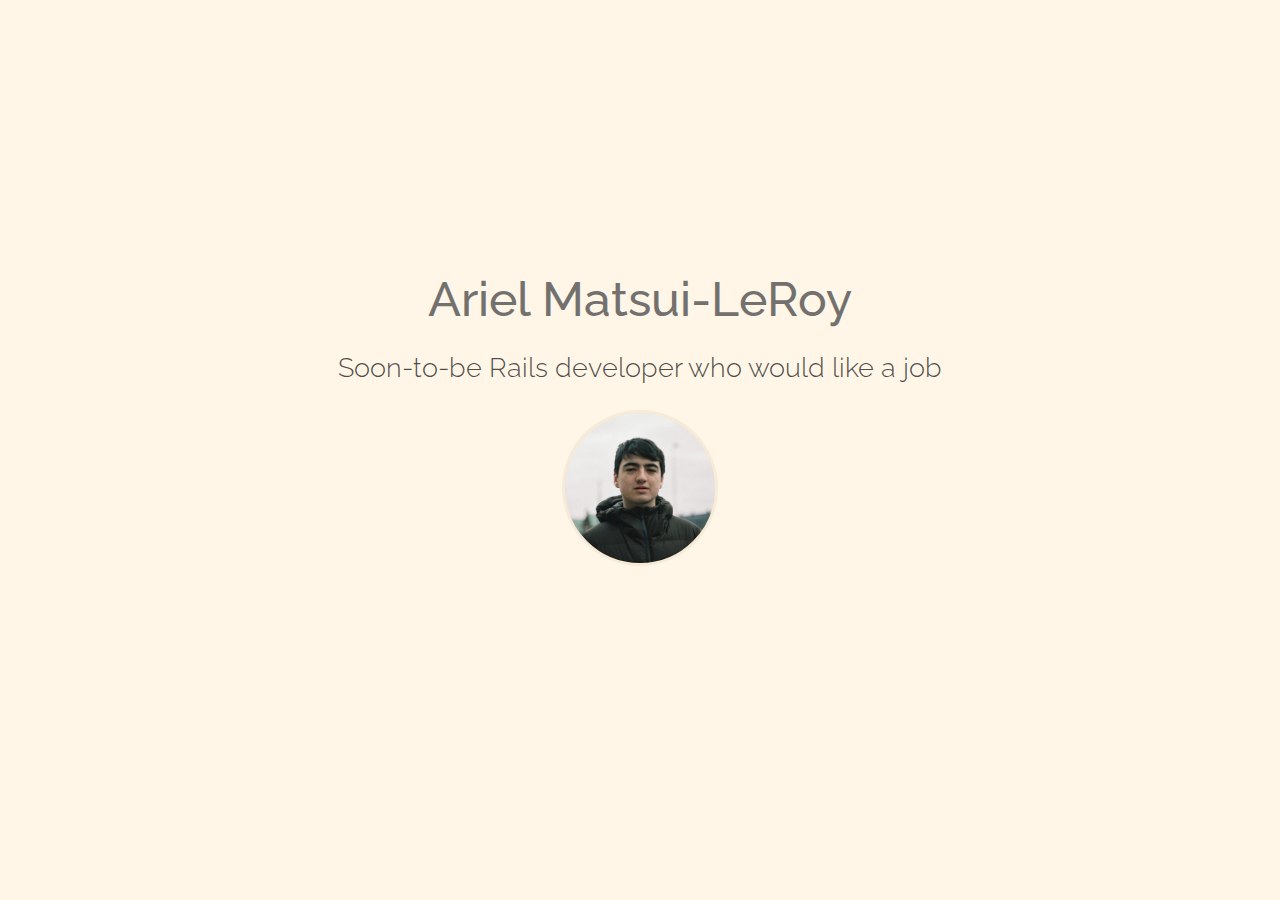
==== index.html @ 1923e7a1 "added favicon" ====
<html>
  <head>
     <title>Ariel Matsui-LeRoy - Home</title>
     <meta charset="utf-8">
     <meta name="description" content="Profile page of Ariel Matsui-LeRoy">
     <meta name="author" content="Ariel Matsui-LeRoy">
     <link href="https://fonts.googleapis.com/css?family=Raleway:200,300,400,500" rel="stylesheet">
     <link rel="stylesheet" href="https://use.fontawesome.com/releases/v5.4.1/css/all.css" integrity="sha384-5sAR7xN1Nv6T6+dT2mhtzEpVJvfS3NScPQTrOxhwjIuvcA67KV2R5Jz6kr4abQsz" crossorigin="anonymous">
     <link rel="stylesheet" type="text/css" href="style.css">
     <link rel="shortcut icon" type="image/x-icon" href="images/favicon.ico"/>
  </head>
  <body>
    <div id="all">
      <div id="title">
        <h1>Ariel Matsui-LeRoy</h1>
      </div>
      <div id="bio">
        <p>Soon-to-be Rails developer who would like a job</p>
        <a href="aboutme.html"><div id="profile-image"></div></a>
      </div>
      <div id="links">
        <a class="link-icon" href="https://github.com/lematsui" target="_blank"><i class="fab fa-github fa-5x"></i><p class="icon-text">GITHUB</p></a>
        <a class="link-icon" href="https://linkedin.com/in/ariel-matsui-leroy/" target="_blank"><i class="fab fa-linkedin fa-5x"></i><p class="icon-text">LINKEDIN</p></a>
        <a class="link-icon" href="https://www.instagram.com/matsuileroy/" target="_blank"><i class="fab fa-instagram fa-5x"></i><p class="icon-text">INSTAGRAM</p></a>
        <a class="link-icon" href="mailto:arielmatsuileroy@gmail.com" target="_blank"><i class="fas fa-envelope-square fa-5x"></i><p class="icon-text">EMAIL</p></a>
      </div>
    </div>
  </body>
</html>
---- style.css ----
body {
  background-color: #FFF6E8;
  display: flex;
  justify-content: center;
  align-items: center;
}

h1 {
  text-align: center;
  margin: 5px auto;
  font-family: 'Raleway', sans-serif;
  font-weight: 500;
  font-size: 3em;
  color: #505050;
  opacity: 0.8
}

h2 {
  text-align: center;
  margin: 5px auto;
  font-family: 'Raleway', sans-serif;
  font-weight: 600;
  font-size: 2em;
  opacity: 1
}

p {
  text-align: center;
  font-family: 'Raleway', sans-serif;
  font-weight: 300;
  margin-top: 0;
  font-size: 1.3em;
}
a {
  color: #49ACF3;
  text-decoration: none;
}

a:hover  {
  color: #031F45;
}

a:hover .icon-text {
  visibility: visible;
}

#links {
  margin: 0 auto;
  text-align: center;
  display: flex;
  justify-content: space-around;
  margin-top: 30px;
  width: 400px;
}

.icon-text {
  font-family: 'Arial', sans-serif;
  font-weight: bold;
  font-size: 0.9em;
  margin-top: 7px;
  visibility: hidden;
  letter-spacing: -1px;
}


#bio  {
  margin: 25px 10px auto;
  text-align: center;
  font-family: 'Raleway', sans-serif;
  font-weight: 300;
  color: rgb(0, 0, 0, 0.7);
  font-size: 1.3em;
}

#profile-image {
  background: url('images/ariel.png');
  background-size: 100% 100%;
  margin: 0 auto;
  width: 150px;
  height: 150px;
  border-radius: 50%;
  border: 3px solid #F7EAD7;
  margin-top: 10px;
}

#profile-image:hover {
  background: url('images/bio.png');
  background-size: 100% 100%;
}

#favourite-song a {
  color: black;
}

#favourite-song a:hover {
  color: blue;
}


@media only screen and (max-width: 768px) {
  #all {
    margin-top: 100px;
  }
  h1 {
    font-size: 5em;
  }
  #bio {
    font-size: 1.8em;
  }
  #profile-image {
    width: 300px;
    height: 300px;
  }
  .fa-5x {
    font-size: 7em;
  }
  .icon-text {
    font-size: 1.25em
  }

  #links {
    width: 550px;
  }
}
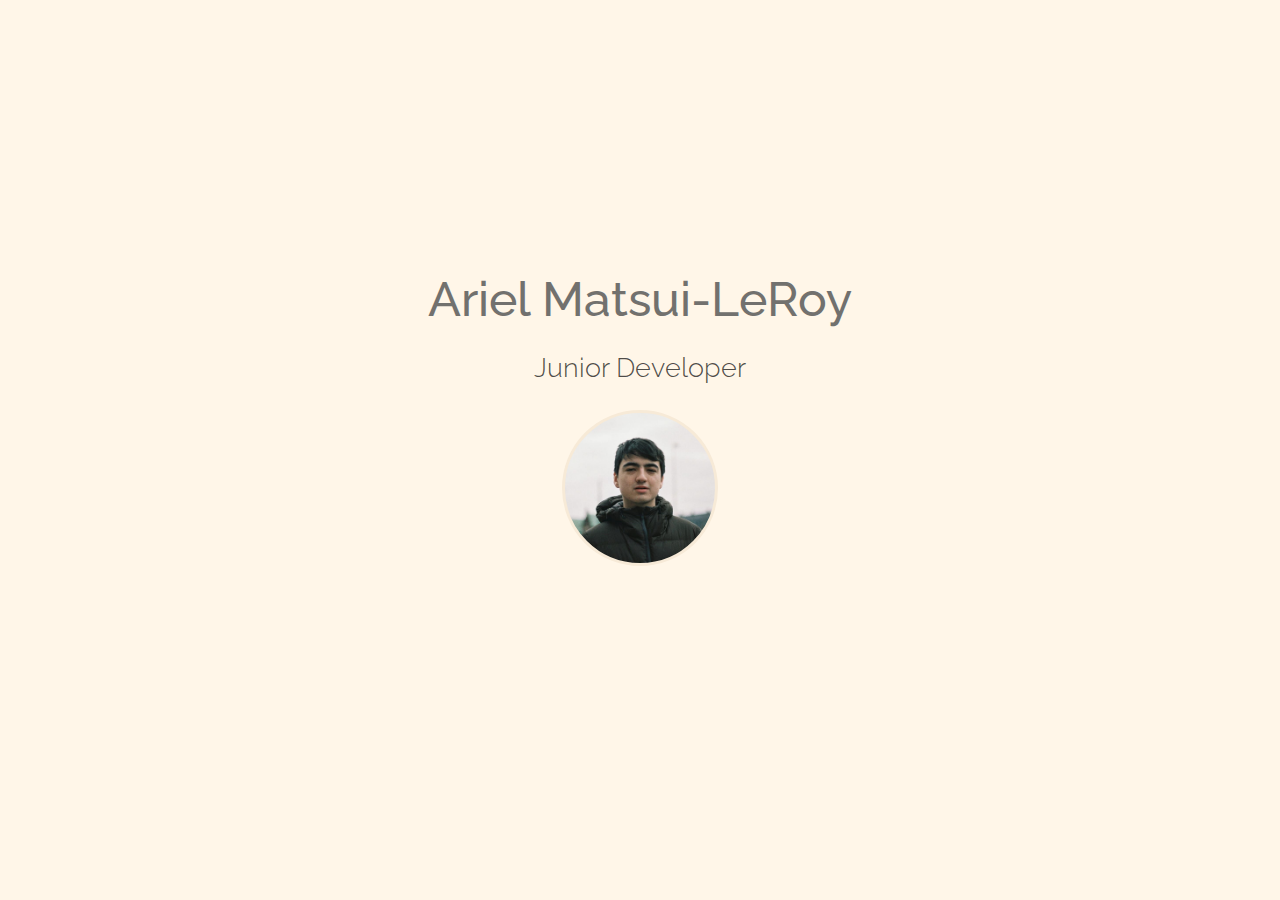
==== commit 30a1b5e0: "Update index.html" ====
--- a/index.html
+++ b/index.html
@@ -15,7 +15,7 @@
         <h1>Ariel Matsui-LeRoy</h1>
       </div>
       <div id="bio">
-        <p>Soon-to-be Rails developer who would like a job</p>
+        <p>Junior Developer</p>
         <a href="aboutme.html"><div id="profile-image"></div></a>
       </div>
       <div id="links">
--- a/style.css
+++ b/style.css
@@ -97,7 +97,7 @@
 }
 
 
-@media only screen and (max-width: 768px) {
+@media only screen and (max-width: 1000px) {
   #all {
     margin-top: 100px;
   }
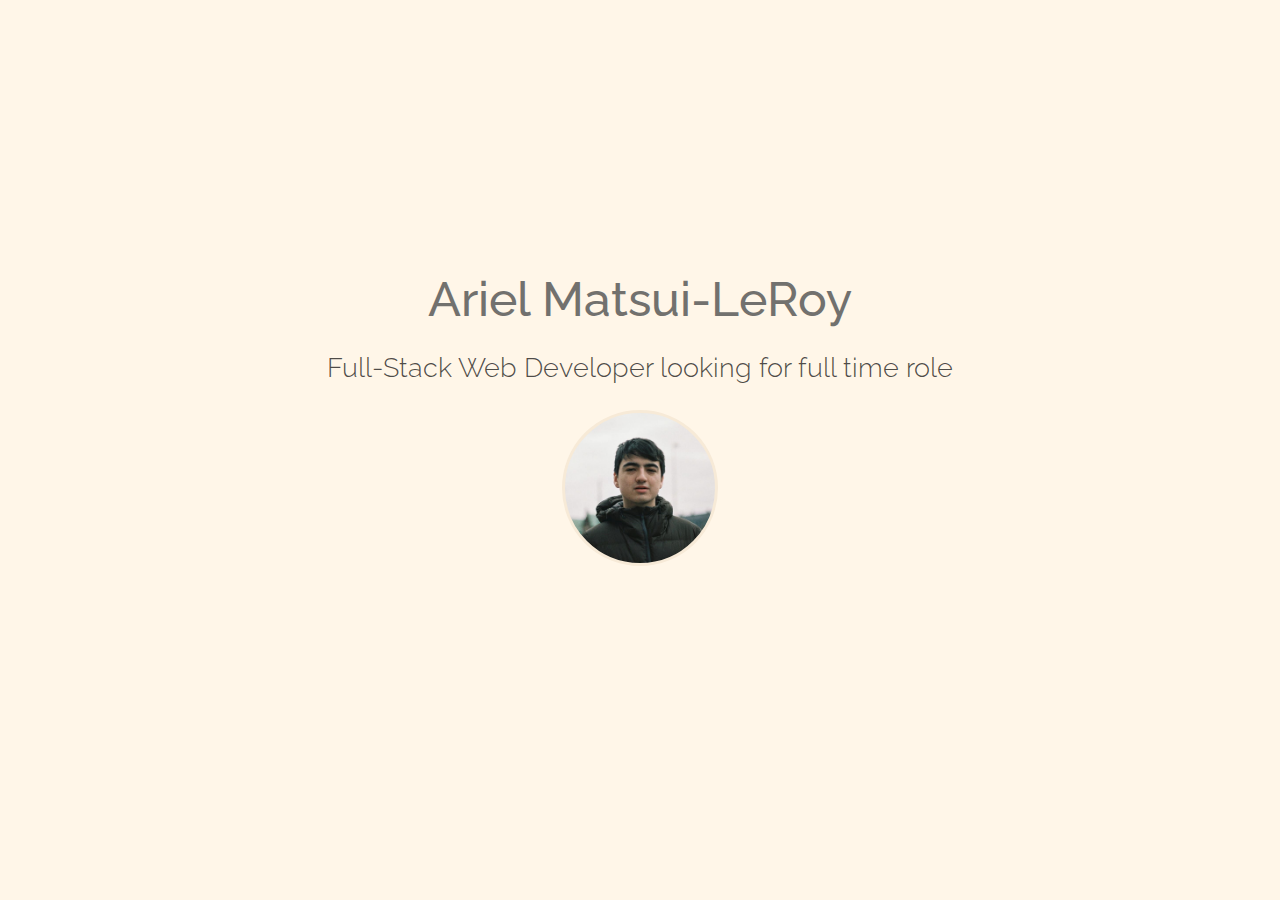
==== commit 584daf29: "Update index.html" ====
--- a/index.html
+++ b/index.html
@@ -15,7 +15,7 @@
         <h1>Ariel Matsui-LeRoy</h1>
       </div>
       <div id="bio">
-        <p>Junior Developer</p>
+        <p>Full-Stack Web Developer looking for full time role</p>
         <a href="aboutme.html"><div id="profile-image"></div></a>
       </div>
       <div id="links">
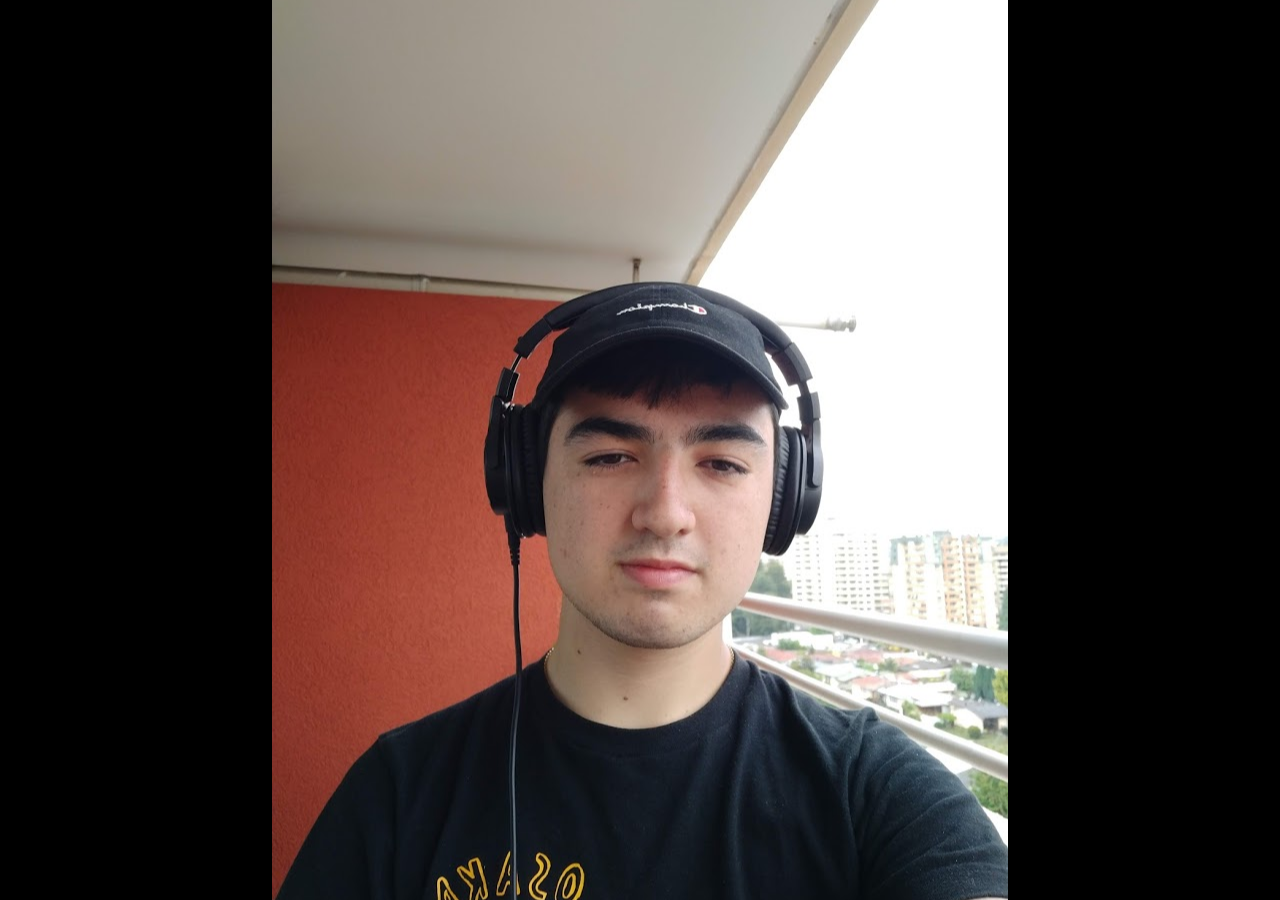
==== commit 4de9e805: "legendary overhaul incoming" ====
--- a/index.html
+++ b/index.html
@@ -10,21 +10,6 @@
      <link rel="shortcut icon" type="image/x-icon" href="images/favicon.ico"/>
   </head>
   <body>
-    <div id="all">
-      <div id="title">
-        <h1>Ariel Matsui-LeRoy</h1>
-      </div>
-      <div id="bio">
-        <p>Full-Stack Web Developer looking for full time role</p>
-        <a href="aboutme.html"><div id="profile-image"></div></a>
-      </div>
-      <div id="links">
-        <a class="link-icon" href="https://github.com/lematsui" target="_blank"><i class="fab fa-github fa-5x"></i><p class="icon-text">GITHUB</p></a>
-        <a class="link-icon" href="https://linkedin.com/in/ariel-matsui-leroy/" target="_blank"><i class="fab fa-linkedin fa-5x"></i><p class="icon-text">LINKEDIN</p></a>
-        <a class="link-icon" href="https://www.instagram.com/matsuileroy/" target="_blank"><i class="fab fa-instagram fa-5x"></i><p class="icon-text">INSTAGRAM</p></a>
-        <a class="link-icon" href="mailto:arielmatsuileroy@gmail.com" target="_blank"><i class="fas fa-envelope-square fa-5x"></i><p class="icon-text">EMAIL</p></a>
-      </div>
-    </div>
   </body>
 </html>
 
--- a/style.css
+++ b/style.css
@@ -1,126 +1,21 @@
-body {
-  background-color: #FFF6E8;
-  display: flex;
-  justify-content: center;
-  align-items: center;
-}
-
-h1 {
-  text-align: center;
-  margin: 5px auto;
-  font-family: 'Raleway', sans-serif;
-  font-weight: 500;
-  font-size: 3em;
-  color: #505050;
-  opacity: 0.8
-}
-
-h2 {
-  text-align: center;
-  margin: 5px auto;
-  font-family: 'Raleway', sans-serif;
-  font-weight: 600;
-  font-size: 2em;
-  opacity: 1
-}
-
-p {
-  text-align: center;
-  font-family: 'Raleway', sans-serif;
-  font-weight: 300;
-  margin-top: 0;
-  font-size: 1.3em;
-}
-a {
-  color: #49ACF3;
-  text-decoration: none;
-}
-
-a:hover  {
-  color: #031F45;
-}
-
-a:hover .icon-text {
-  visibility: visible;
-}
-
-#links {
-  margin: 0 auto;
-  text-align: center;
-  display: flex;
-  justify-content: space-around;
-  margin-top: 30px;
-  width: 400px;
-}
-
-.icon-text {
-  font-family: 'Arial', sans-serif;
-  font-weight: bold;
-  font-size: 0.9em;
-  margin-top: 7px;
-  visibility: hidden;
-  letter-spacing: -1px;
+/*For mobile*/
+@media (max-width: 1000px) {
+  body {
+    background-image: url('images/arieldev.jpg');
+    background-size: cover;
+    background-position: center;
+  };
 }
 
 
-#bio  {
-  margin: 25px 10px auto;
-  text-align: center;
-  font-family: 'Raleway', sans-serif;
-  font-weight: 300;
-  color: rgb(0, 0, 0, 0.7);
-  font-size: 1.3em;
-}
-
-#profile-image {
-  background: url('images/ariel.png');
-  background-size: 100% 100%;
-  margin: 0 auto;
-  width: 150px;
-  height: 150px;
-  border-radius: 50%;
-  border: 3px solid #F7EAD7;
-  margin-top: 10px;
-}
-
-#profile-image:hover {
-  background: url('images/bio.png');
-  background-size: 100% 100%;
-}
-
-#favourite-song a {
-  color: black;
-}
-
-#favourite-song a:hover {
-  color: blue;
-}
 
 
-@media only screen and (max-width: 1000px) {
-  #all {
-    margin-top: 100px;
-  }
-  h1 {
-    font-size: 5em;
-  }
-  #bio {
-    font-size: 1.8em;
-  }
-  #profile-image {
-    width: 300px;
-    height: 300px;
-  }
-  .fa-5x {
-    font-size: 7em;
-  }
-  .icon-text {
-    font-size: 1.25em
-  }
-
-  #links {
-    width: 550px;
-  }
-}
 
 
+/*For desktop*/
+body {
+  background-image: url('images/arieldev.jpg');
+  background-position: center;
+  background-repeat: no-repeat;
+  background-color: black;
+};
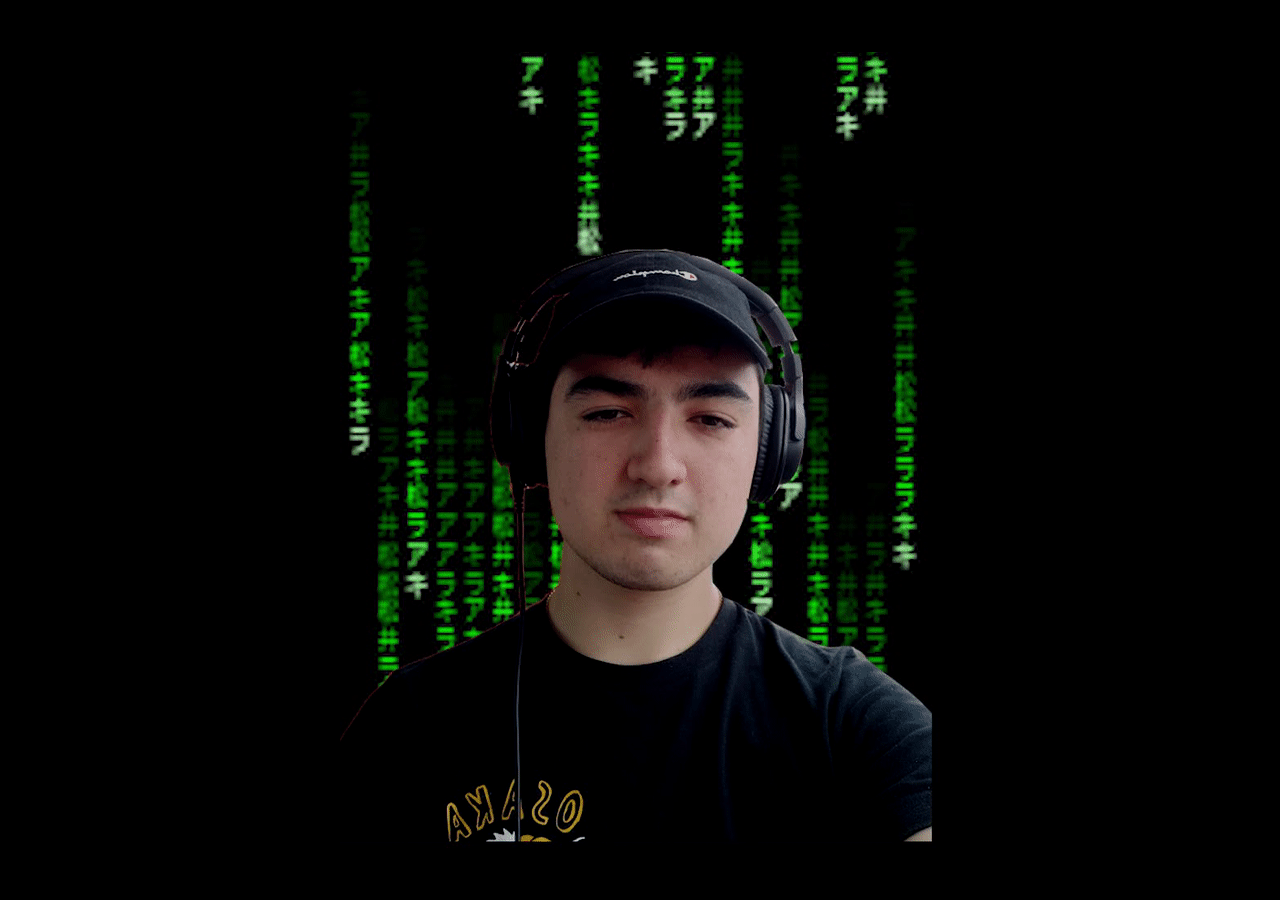
==== commit 41b2c6f8: "added bleach" ====
--- a/index.html
+++ b/index.html
@@ -1,15 +1,14 @@
 <html>
   <head>
-     <title>Ariel Matsui-LeRoy - Home</title>
+     <title>AMLR - DEV</title>
      <meta charset="utf-8">
-     <meta name="description" content="Profile page of Ariel Matsui-LeRoy">
+     <meta name="description" content="AMLR WEB DEV">
      <meta name="author" content="Ariel Matsui-LeRoy">
-     <link href="https://fonts.googleapis.com/css?family=Raleway:200,300,400,500" rel="stylesheet">
-     <link rel="stylesheet" href="https://use.fontawesome.com/releases/v5.4.1/css/all.css" integrity="sha384-5sAR7xN1Nv6T6+dT2mhtzEpVJvfS3NScPQTrOxhwjIuvcA67KV2R5Jz6kr4abQsz" crossorigin="anonymous">
-     <link rel="stylesheet" type="text/css" href="style.css">
-     <link rel="shortcut icon" type="image/x-icon" href="images/favicon.ico"/>
+     <link rel="stylesheet" type="text/css" href="aristyle.css">
   </head>
   <body>
+    <iframe src="bleach.mp3" allow="autoplay" style="display:none" id="iframeAudio">
+    </iframe>
   </body>
 </html>
 
--- a/aristyle.css
+++ b/aristyle.css
@@ -0,0 +1,27 @@
+h1 {
+  color: #edeeef;
+  font-size: 5em;
+  font-family: "Origicide";
+  text-align: center;
+}
+
+.title {
+  margin-top: 100px;
+}
+
+/*For mobile*/
+@media (max-width: 1000px) {
+  body {
+    background-size: cover;
+  };
+}
+
+/*For desktop*/
+body {
+  background-image: url('images/arigif.gif');
+  background-position: center;
+  background-repeat: no-repeat;
+  background-color: black;
+  margin: 0;
+};
+
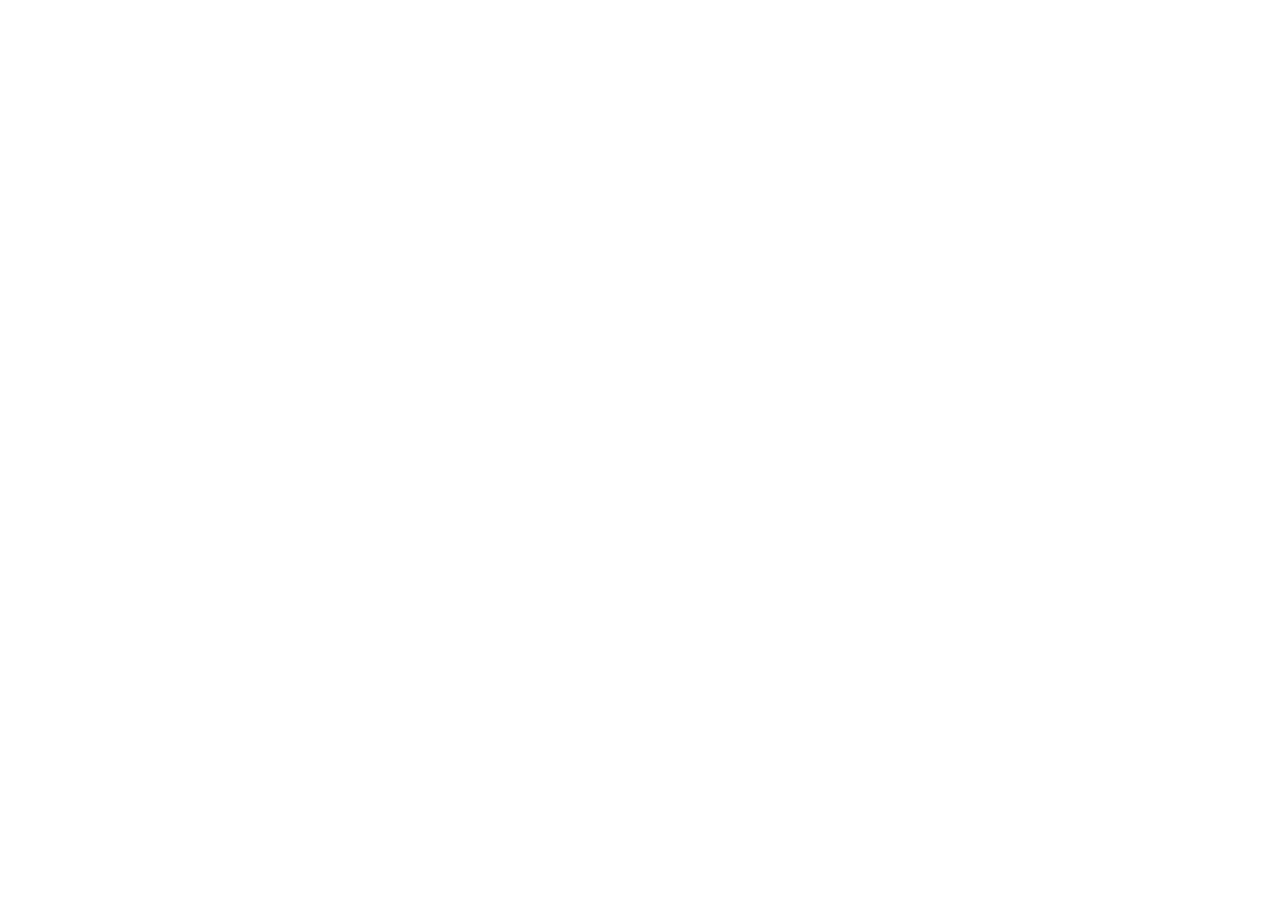
==== commit 4b4b369e: "changed song to don't ask" ====
--- a/index.html
+++ b/index.html
@@ -1,20 +1,14 @@
 <html>
   <head>
-     <title>AMLR - DEV</title>
+     <title>Ellie Catherall</title>
      <meta charset="utf-8">
-     <meta name="description" content="AMLR WEB DEV">
+     <meta name="description" content="Hello!">
      <meta name="author" content="Ariel Matsui-LeRoy">
-     <link rel="stylesheet" type="text/css" href="aristyle.css">
+     <link rel="stylesheet" type="text/css" href="style.css">
+     <link rel="shortcut icon" type="image/x-icon" href="images/favicon.ico"/>
   </head>
   <body>
-    <iframe src="bleach.mp3" allow="autoplay" style="display:none" id="iframeAudio">
+    <iframe src="dontask.mp3" allow="autoplay" style="display:none" id="iframeAudio">
     </iframe>
   </body>
 </html>
-
-
-
-
-
-
-
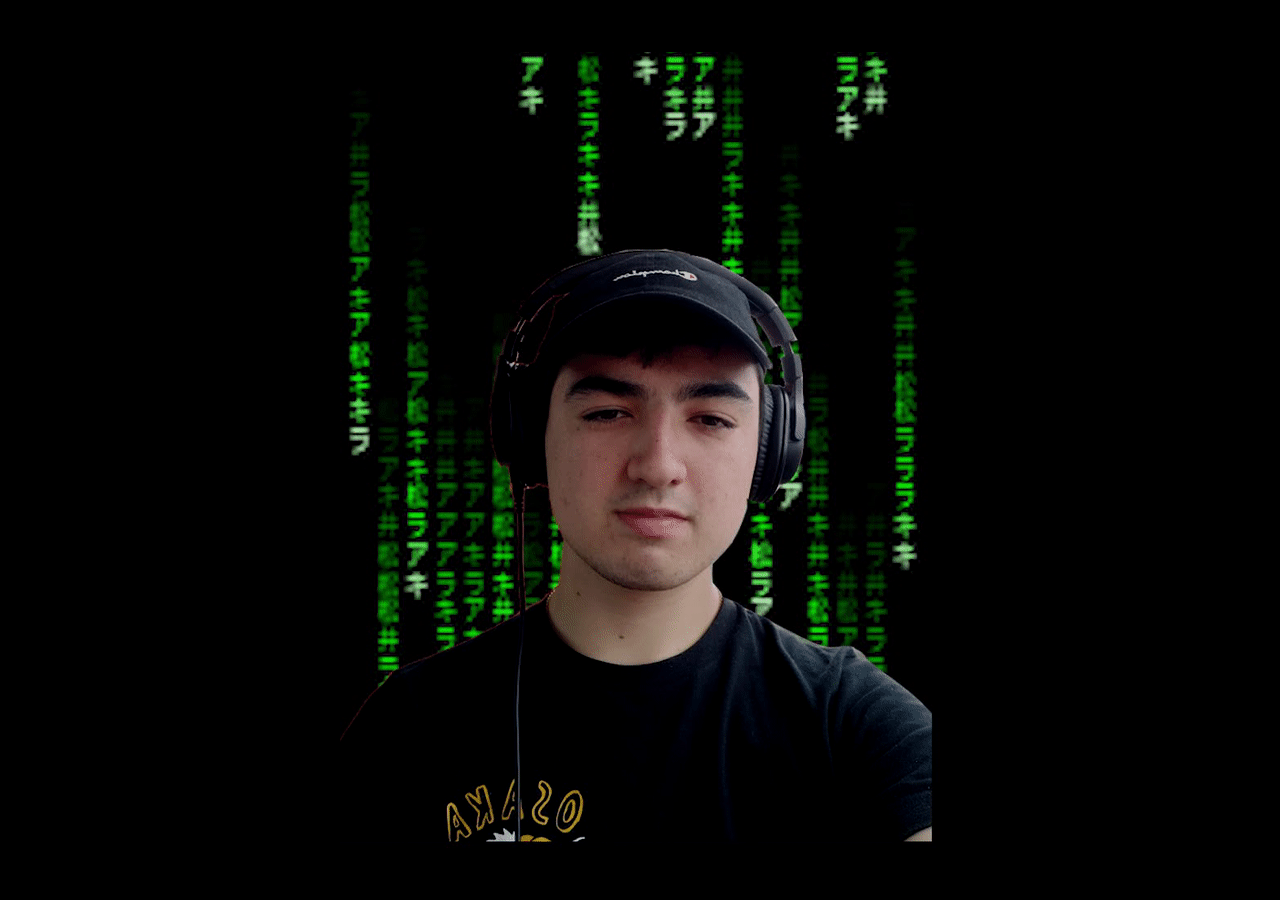
==== commit 7b85335a: "bug fixed" ====
--- a/index.html
+++ b/index.html
@@ -1,10 +1,10 @@
 <html>
   <head>
-     <title>Ellie Catherall</title>
+     <title>AMLR - DEV</title>
      <meta charset="utf-8">
-     <meta name="description" content="Hello!">
+     <meta name="description" content="AMLR WEB DEV">
      <meta name="author" content="Ariel Matsui-LeRoy">
-     <link rel="stylesheet" type="text/css" href="style.css">
+     <link rel="stylesheet" type="text/css" href="aristyle.css">
      <link rel="shortcut icon" type="image/x-icon" href="images/favicon.ico"/>
   </head>
   <body>
--- a/aristyle.css
+++ b/aristyle.css
@@ -0,0 +1,27 @@
+h1 {
+  color: #edeeef;
+  font-size: 5em;
+  font-family: "Origicide";
+  text-align: center;
+}
+
+.title {
+  margin-top: 100px;
+}
+
+/*For mobile*/
+@media (max-width: 1000px) {
+  body {
+    background-size: cover;
+  };
+}
+
+/*For desktop*/
+body {
+  background-image: url('images/arigif.gif');
+  background-position: center;
+  background-repeat: no-repeat;
+  background-color: black;
+  margin: 0;
+};
+
